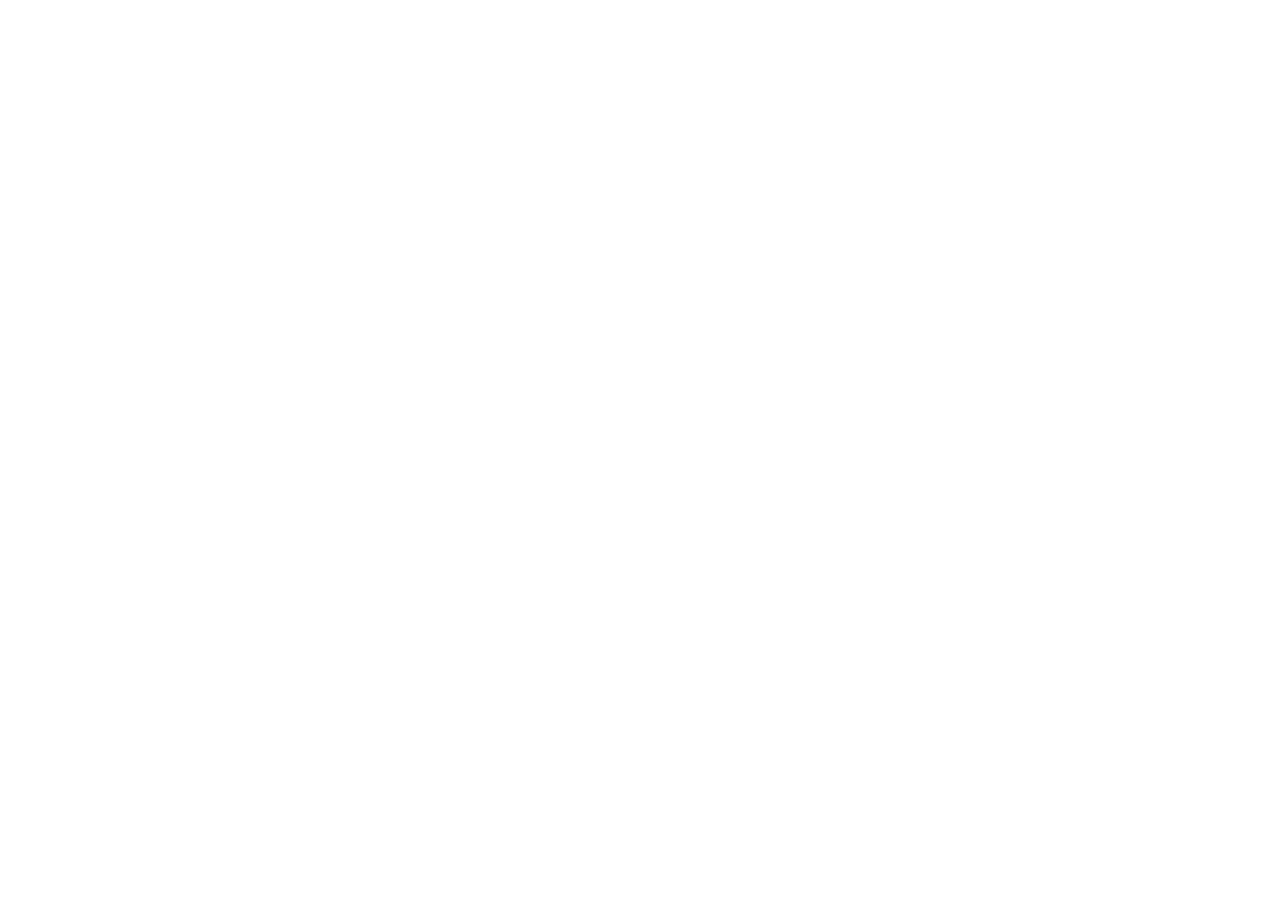
==== index.html @ be94a716 "Co-authored-by: Aditya Dikonda <Adityadikonda@users.noreply.github.com>" ====
<!DOCTYPE html>
<html lang="en">
<head>
    <meta charset="UTF-8">
    <meta name="viewport" content="width=device-width, initial-scale=1.0">
    <title>Document</title>
</head>
<body>
    
</body>
</html>
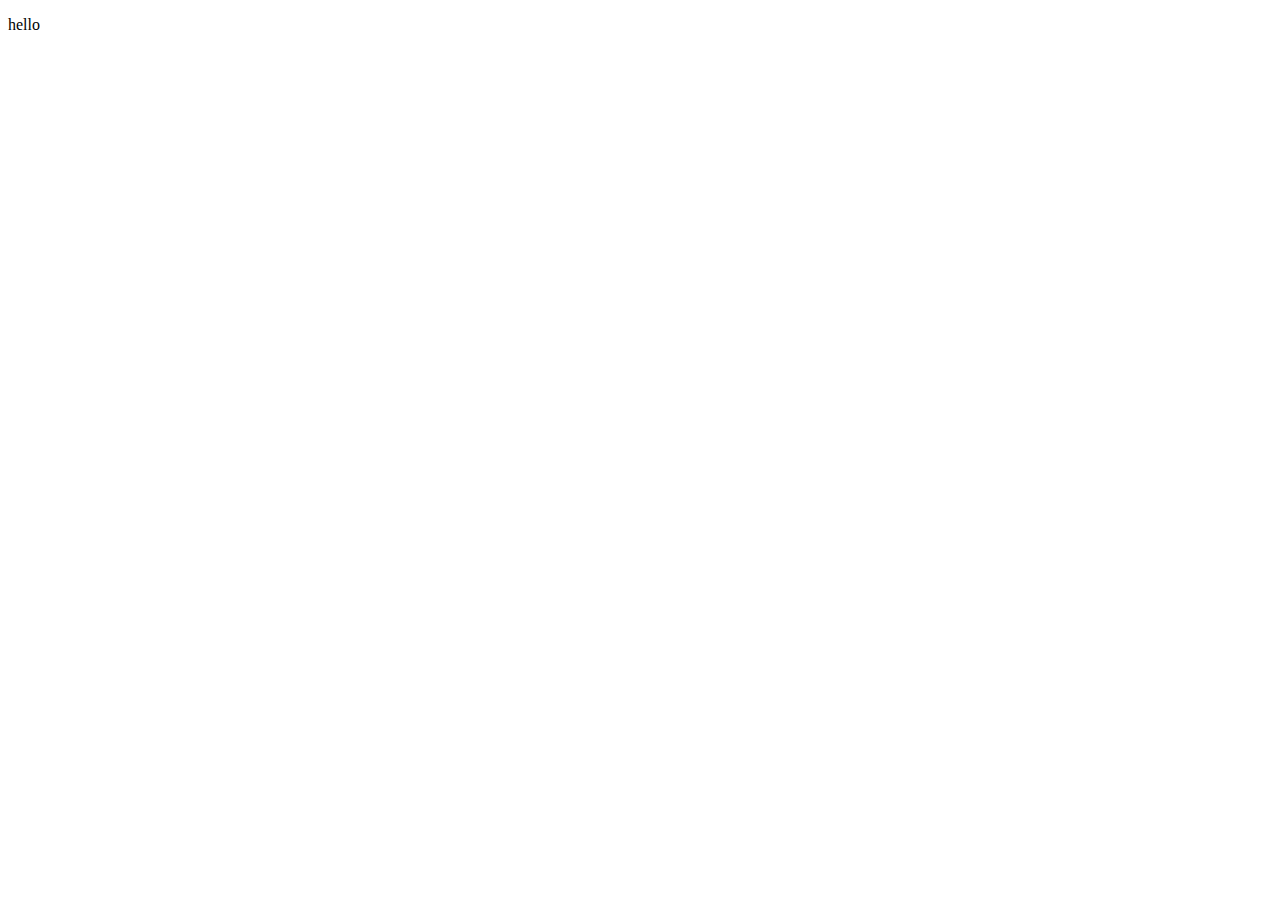
==== commit b4fb90ed: "Co-authored-by: Aditya Dikonda <Adityadikonda@users.noreply.github.com> Co-authored-by: vibhavrai <v" ====
--- a/index.html
+++ b/index.html
@@ -6,6 +6,6 @@
     <title>Document</title>
 </head>
 <body>
-    
+    <p> hello</p></body>
 </body>
 </html>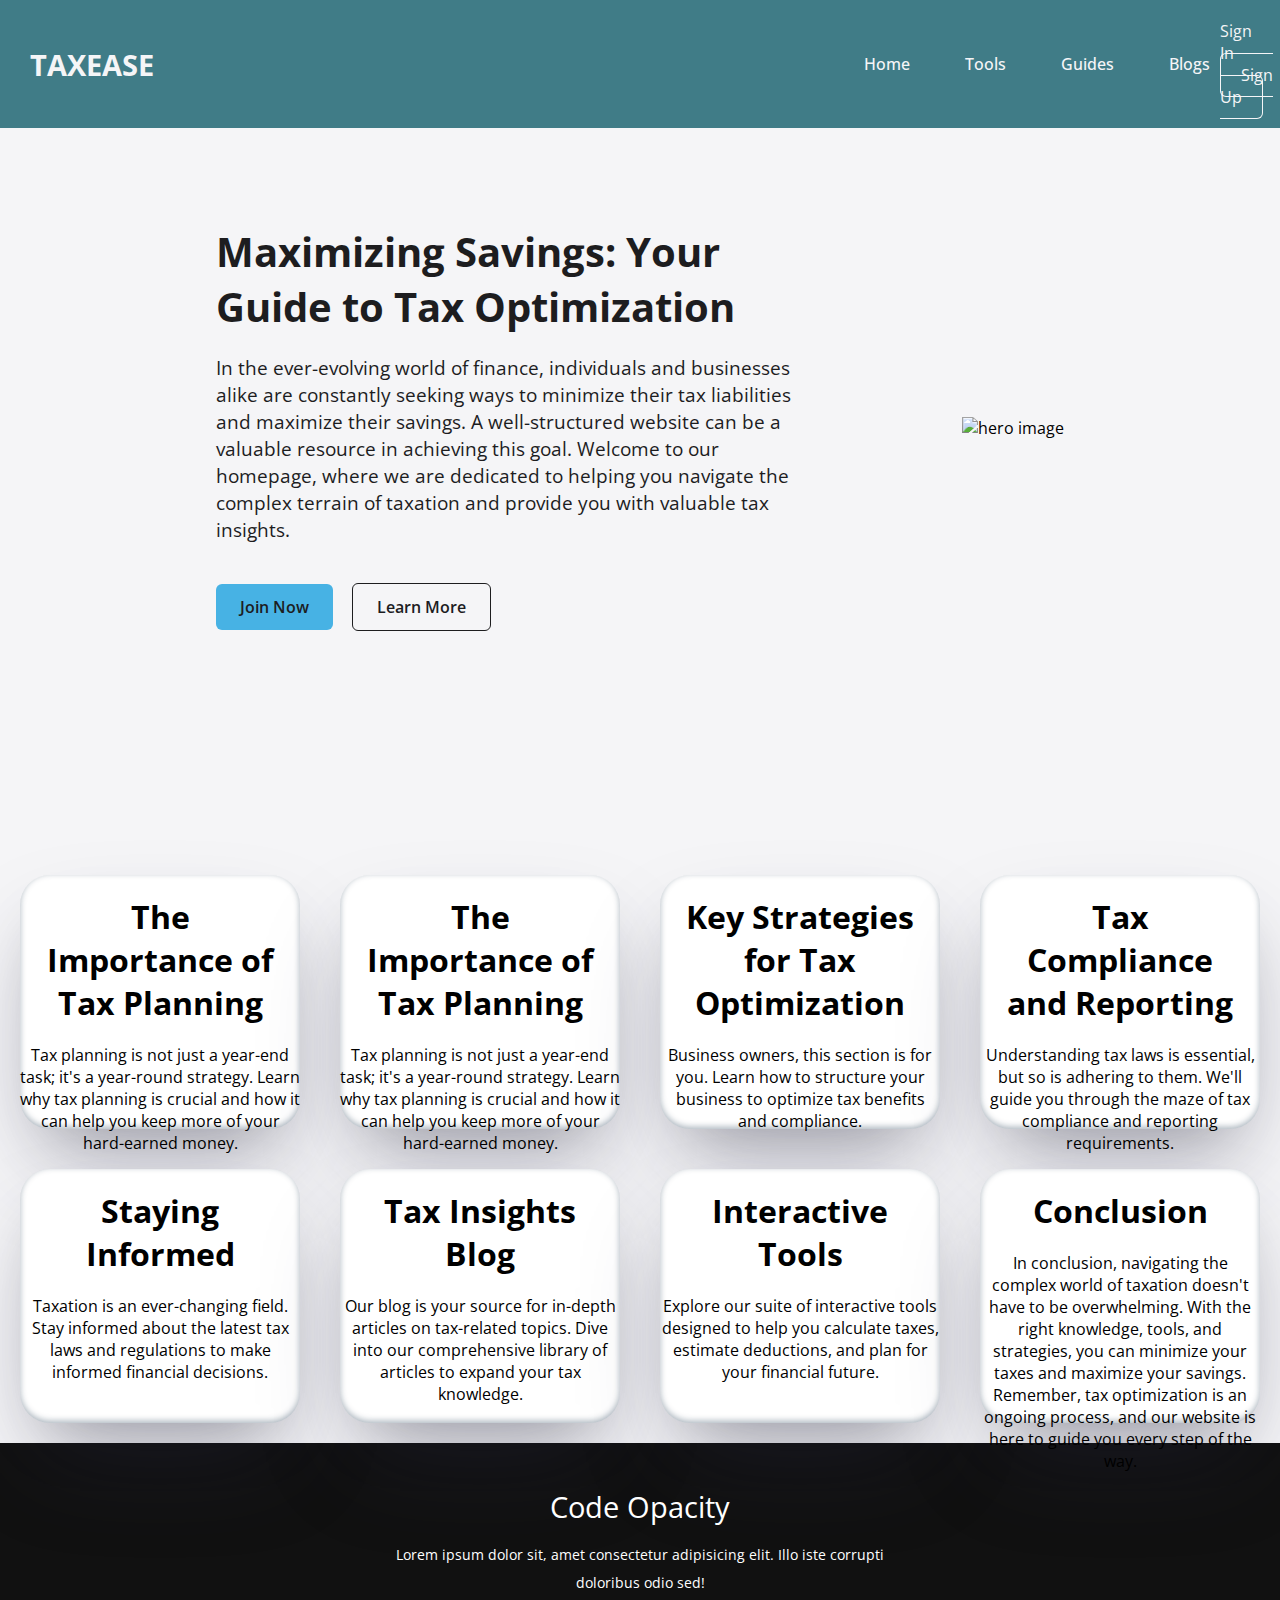
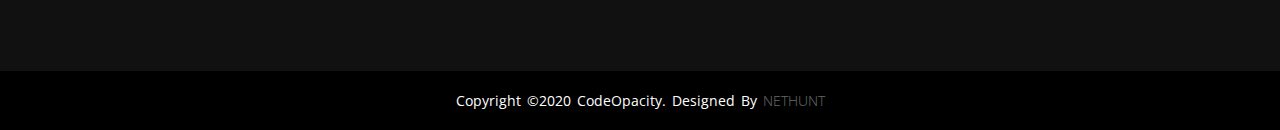
==== commit b249044c: "Co-authored-by: vibhavrai <vibhavrai@users.noreply.github.com> Co-authored-by: Aditya Dikonda <Adity" ====
--- a/index.html
+++ b/index.html
@@ -1,11 +1,135 @@
 <!DOCTYPE html>
+<!-- Coding By CodingNepal - www.codingnepalweb.com -->
 <html lang="en">
-<head>
-    <meta charset="UTF-8">
-    <meta name="viewport" content="width=device-width, initial-scale=1.0">
-    <title>Document</title>
-</head>
-<body>
-    <p> hello</p></body>
-</body>
+  <head>
+    <meta charset="UTF-8" />
+    <meta name="viewport" content="width=device-width, initial-scale=1.0" />
+    <title>Tax minimization</title>
+    <link rel="stylesheet" href="style.css" />
+    <link rel="preconnect" href="https://fonts.googleapis.com">
+<link rel="preconnect" href="https://fonts.gstatic.com" crossorigin>
+<link href="https://fonts.googleapis.com/css2?family=Roboto+Condensed&family=Roboto:wght@300&display=swap" rel="stylesheet">
+<link rel="stylesheet" href="https://fonts.googleapis.com/css2?family=Material+Symbols+Outlined:opsz,wght,FILL,GRAD@48,400,0,0" />
+  </head>
+  <body>
+    <header class="header">
+      <nav class="navbar">
+        <h2 class="logo"><a href="#">TAXEASE</a></h2>
+        <input type="checkbox" id="menu-toggle" />
+        <label for="menu-toggle" id="hamburger-btn">
+          <svg xmlns="http://www.w3.org/2000/svg" height="24" viewBox="0 0 24 24" width="24">
+            <path d="M3 12h18M3 6h18M3 18h18" stroke="currentColor" stroke-width="2" stroke-linecap="round"/>
+          </svg>
+        </label>
+        <ul class="links">
+          <li><a href="#">Home</a></li>
+          <li><a href="#">Tools</a>
+            <ul id="submenu">
+                <li><a href="#">Simple</a></li>
+                <li><a href="#">Compound</a></li>
+                <li><a href="#">New/Old</a></li>
+                <li><a href="#">ITR</a></li>
+     
+            </ul>
+            </li>
+          <li><a href="#">Guides</a>
+            <ul id="submenu">
+                <li><a href="#">TDS</a></li>
+                <li><a href="#">80C</a></li>
+                <li><a href="#">80CCD</a></li>
+                <li><a href="#">80CCC</a></li>
+                <li><a href="#">80D</a></li>
+                <li><a href="#">Notices</a></li>
+            </ul>
+            </li>
+          
+          <li><a href="blog.html">Blogs</a></li>
+          
+        </ul>
+        <div class="buttons">
+          <a href="login/login.html" class="signin">Sign In</a>
+          <a href="#" class="signup">Sign Up</a>
+        </div>
+      </nav>
+    </header>
+    <section class="hero-section">
+      <div class="hero">
+        <h2>Maximizing Savings: Your Guide to Tax Optimization</h2>
+        <p>
+            In the ever-evolving world of finance, individuals and businesses alike are constantly seeking ways to minimize their tax liabilities and maximize their savings. A well-structured website can be a valuable resource in achieving this goal. Welcome to our homepage, where we are dedicated to helping you navigate the complex terrain of taxation and provide you with valuable tax insights.
+        </p>
+        <div class="buttons">
+          <a href="#" class="join">Join Now</a>
+          <a href="#" class="learn">Learn More</a>
+        </div>
+      </div>
+      <div class="img">
+        <img src="https://thumbs.dreamstime.com/b/finance-word-cloud-collage-business-concept-background-business-concept-venture-capital-finance-word-cloud-collage-business-134908845.jpg" alt="hero image" />
+      </div>
+    </section>
+    
+
+    <div class="container1" >
+        <div class="cards">
+            <h1>The Importance of Tax Planning</h1>
+            <p>Tax planning is not just a year-end task; it's a year-round strategy. Learn why tax planning is crucial and how it can help you keep more of your hard-earned money.</p>
+        </div>
+    
+
+    <div class="cards">
+        <h1>The Importance of Tax Planning</h1>
+        <p>Tax planning is not just a year-end task; it's a year-round strategy. Learn why tax planning is crucial and how it can help you keep more of your hard-earned money.</p>
+    </div>
+
+    
+    <div class="cards">
+        <h1>Key Strategies for Tax Optimization</h1>
+        <p>Business owners, this section is for you. Learn how to structure your business to optimize tax benefits and compliance.</p>
+    </div>
+
+    <div class="cards">
+        <h1>Tax Compliance and Reporting</h1>
+        <p>Understanding tax laws is essential, but so is adhering to them. We'll guide you through the maze of tax compliance and reporting requirements.</p>
+    </div>
+</div>
+
+<div class="container2">
+    <div class="cards">
+        <h1>Staying Informed</h1>
+        <p>Taxation is an ever-changing field. Stay informed about the latest tax laws and regulations to make informed financial decisions.</p>
+    </div>
+
+    <div class="cards">
+        <h1>Tax Insights Blog</h1>
+        <p>Our blog is your source for in-depth articles on tax-related topics. Dive into our comprehensive library of articles to expand your tax knowledge.</p>
+    </div>
+
+    <div class="cards">
+        <h1>Interactive Tools</h1>
+        <p>Explore our suite of interactive tools designed to help you calculate taxes, estimate deductions, and plan for your financial future.</p>
+    </div>
+
+    <div class="cards">
+        <h1>Conclusion</h1>
+        <p>In conclusion, navigating the complex world of taxation doesn't have to be overwhelming. With the right knowledge, tools, and strategies, you can minimize your taxes and maximize your savings. Remember, tax optimization is an ongoing process, and our website is here to guide you every step of the way.</p>
+    </div>
+</div>
+<footer>
+    <div class="footer-content">
+        <h3>code opacity</h3>
+        <p>Lorem ipsum dolor sit, amet consectetur adipisicing elit. Illo iste corrupti doloribus odio sed!</p>
+        <ul class="socials">
+            <li><a href="#"><i class="fa fa-facebook"></i></a></li>
+            <li><a href="#"><i class="fa fa-twitter"></i></a></li>
+            <li><a href="#"><i class="fa fa-google-plus"></i></a></li>
+            <li><a href="#"><i class="fa fa-youtube"></i></a></li>
+            <li><a href="#"><i class="fa fa-linkedin-square"></i></a></li>
+        </ul>
+    </div>
+    <div class="footer-bottom">
+        <p>copyright &copy;2020 codeOpacity. designed by <span>nethunt</span></p>
+    </div>
+</footer>
+    
+  </body>
 </html>--- a/style.css
+++ b/style.css
@@ -0,0 +1,342 @@
+/* Importing Google font - Open Sans */
+@import url("https://fonts.googleapis.com/css2?family=Open+Sans:wght@300;400;500;600;700&display=swap");
+
+* {
+  margin: 0;
+  padding: 0;
+  box-sizing: border-box;
+  font-family: "Open Sans", sans-serif;
+}
+
+body {
+  height: 100vh;
+  width: 100%   ;
+  background-color: #f5f5f7;
+  /* background: linear-gradient(to bottom, #175d69 23%, #330c43 95%); */
+}
+
+.header {
+  position: fixed;
+  top: 0;
+  left: 0;
+  width: 100%;
+}
+
+.navbar {
+  display: flex;
+  align-items: center;
+  justify-content: space-between;
+  max-width: 100%;
+  margin: 0 auto;
+  padding: 20px 10px;
+  background-color: #407C87;
+}
+
+.navbar .logo a {
+  font-size: 1.8rem;
+  text-decoration: none;
+  margin-left: 20px;
+  color: #f5f5f7;
+}
+
+#submenu{
+    list-style-type:none;
+    opacity: 0;
+    position: absolute;
+    top: 35px;
+    visibility: hidden;
+    z-index: 1;    
+}
+
+li:hover ul#submenu{
+    opacity: 1;
+    top: 80px;
+    visibility: visible;
+    background-color: aqua;
+    border-radius: 10px;
+}
+
+.navbar .links {
+  display: flex;
+  justify-content: flex-end;
+  margin-left:700px;
+  align-items: center;
+  list-style: none;
+  gap: 35px;
+}
+
+.navbar .links a {
+  font-weight: 500;
+  text-decoration: none;
+  color: #f5f5f7;
+  display: flex;
+  align-items: center;
+  justify-content: flex-end;
+  padding: 10px 10px;
+  transition: 0.2s ease;
+}
+
+.container1{
+    display: flex;
+    align-items: center;
+    justify-content: space-evenly;
+   
+}
+
+.container2{
+    display: flex;
+    align-items: center;
+    justify-content: space-evenly;
+}
+
+
+.navbar .links a:hover {
+  color: #47b2e4;
+  background-color: purple;
+  border-radius: 20px;
+  height: 40px;
+}
+
+.navbar .buttons a {
+  text-decoration: none;
+  color: #f5f5f7;
+  font-size: 1rem;
+  padding: 15px 0;
+  transition: 0.2s ease;
+}
+
+.navbar .buttons a:not(:last-child) {
+  margin-right: 30px;
+}
+
+.navbar .buttons .signin:hover {
+  color: #47b2e4;
+}
+
+.navbar .buttons .signup {
+  border: 1px solid #f5f5f7;
+  padding: 10px 20px;
+  border-radius: 0.375rem;
+  text-align: center;
+  transition: 0.2s ease;
+}
+
+.navbar .buttons .signup:hover {
+  background-color: #47b2e4;
+  color: #1D1D1F;
+}
+
+.hero-section {
+  display: flex;
+  justify-content: space-evenly;
+  align-items: center;
+  height: 95vh;
+  padding: 0 15px;
+  max-width: 1200px;
+  margin: 0 auto;
+}
+
+.hero-section .hero {
+  max-width: 50%;
+  color: #1D1D1F;
+}
+
+.hero h2 {
+  font-size: 2.5rem;
+  margin-bottom: 20px;
+}
+
+.hero p {
+  font-size: 1.2rem;
+  margin-bottom: 20px;
+  color: #1D1D1F;
+}
+
+.hero-section .img img {
+  width: 517px;
+}
+
+.hero-section .buttons {
+  margin-top: 40px;
+}
+
+.hero-section .buttons a {
+  text-decoration: none;
+  color: #1D1D1F;
+  padding: 12px 24px;
+  border-radius: 0.375rem;
+  font-weight: 600;
+  transition: 0.2s ease;
+  display: inline-block;
+}
+
+.hero-section .buttons a:not(:last-child) {
+  margin-right: 15px;
+}
+
+.buttons .join {
+  background-color: #47b2e4;
+}
+
+.hero-section .buttons .learn {
+  border: 1px solid #1D1D1F;
+  border-radius: 0.375rem;
+}
+
+.hero-section .buttons a:hover {
+  background-color: #47b2e4;
+}
+
+/* Hamburger menu styles */
+#menu-toggle {
+  display: none;
+}
+
+#hamburger-btn {
+  font-size: 1.8rem;
+  color: #1D1D1F;
+  cursor: pointer;
+  display: none;
+  order: 1;
+}
+
+.cards{
+    width: 25%;
+    height: 254px;
+    border-radius: 30px;
+    background: white;
+    box-shadow: rgba(50, 50, 93, 0.25) 0px 50px 100px -20px, rgba(0, 0, 0, 0.3) 0px 30px 60px -30px, rgba(10, 37, 64, 0.35) 0px -2px 6px 0px inset;    
+    /* display: flex; */
+    /* flex-wrap: wrap; */
+    margin: 20px;   
+    text-align: center;
+    /* margin: 20px; */
+
+}
+
+.cards h1{
+    margin: 20px;
+}
+
+
+
+
+
+@media screen and (max-width: 1023px) {
+  .navbar .logo a {
+    font-size: 1.5rem;
+  }
+
+  .links {
+    position: fixed;
+    left: -100%;
+    top: 75px;
+    width: 100%;
+    height: 100vh;
+    padding-top: 50px;
+    background: #175d69;
+    flex-direction: column;
+    transition: 0.3s ease;
+  }
+
+  .navbar #menu-toggle:checked ~ .links {
+    left: 0;
+  }
+
+  .navbar #hamburger-btn {
+    display: block;
+  }
+
+  .header .buttons {
+    display: none;
+  }
+
+  .hero-section .hero {
+    max-width: 100%;
+    text-align: center;
+  }
+
+  .hero-section img {
+    display: none;
+    width: 300px;
+  }
+}   
+
+
+.cards:hover{
+  transform: scale(1.1);
+}
+
+footer{
+    bottom: 0;
+    left: 0;
+    right: 0;
+    background: #111;
+    height: auto;
+    width: 100vw;
+    font-family: "Open Sans";
+    padding-top: 40px;
+    color: #fff;
+}
+.footer-content{
+    display: flex;
+    align-items: center;
+    justify-content: center;
+    flex-direction: column;
+    text-align: center;
+}
+.footer-content h3{
+    font-size: 1.8rem;
+    font-weight: 400;
+    text-transform: capitalize;
+    line-height: 3rem;
+}
+.footer-content p{
+    max-width: 500px;
+    margin: 10px auto;
+    line-height: 28px;
+    font-size: 14px;
+}
+.socials{
+    list-style: none;
+    display: flex;
+    align-items: center;
+    justify-content: center;
+    margin: 1rem 0 3rem 0;
+}
+.socials li{
+    margin: 0 10px;
+}
+.socials a{
+    text-decoration: none;
+    color: #fff;
+}
+.socials a i{
+    font-size: 1.1rem;
+    transition: color .4s ease;
+
+}
+.socials a:hover i{
+    color: aqua;
+}
+
+.footer-bottom{
+    background: #000;
+    width: 100vw;
+    padding: 20px 0;
+    text-align: center;
+}
+.footer-bottom p{
+    font-size: 14px;
+    word-spacing: 2px;
+    text-transform: capitalize;
+}
+.footer-bottom span{
+    text-transform: uppercase;
+    opacity: .4;
+    font-weight: 200;
+}
+
+::-webkit-scrollbar{
+    display: none;
+}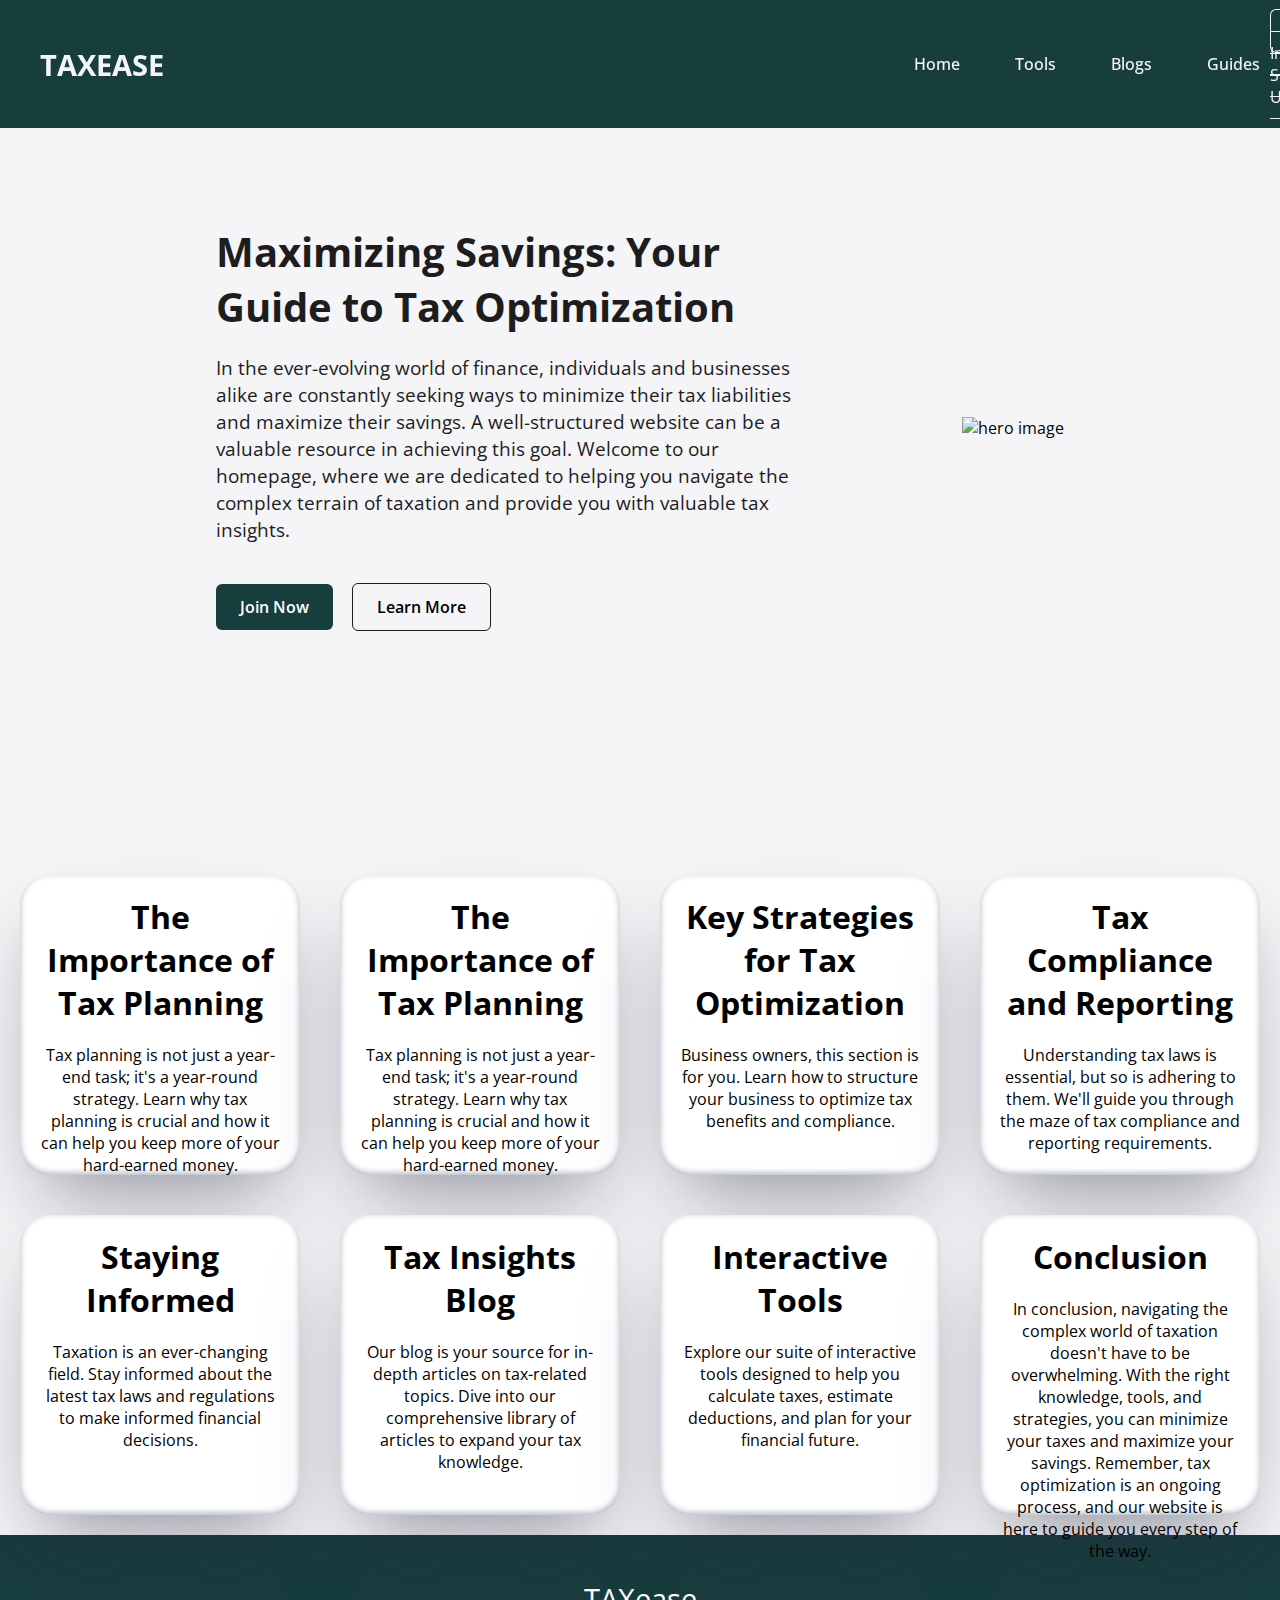
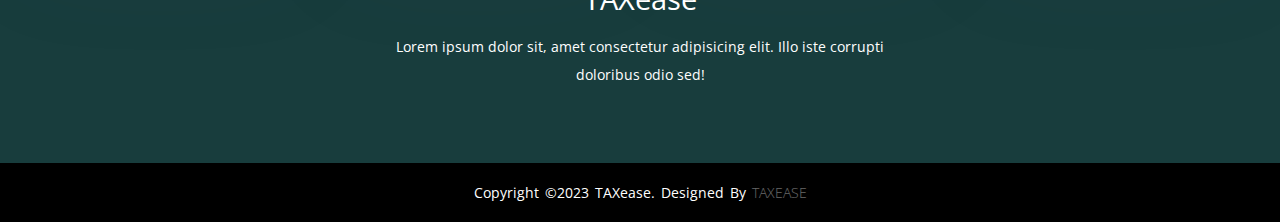
==== commit 012c7f89: "Co-authored-by: Aditya Dikonda <Adityadikonda@users.noreply.github.com>" ====
--- a/index.html
+++ b/index.html
@@ -27,28 +27,32 @@
             <ul id="submenu">
                 <li><a href="#">Simple</a></li>
                 <li><a href="#">Compound</a></li>
-                <li><a href="#">New/Old</a></li>
+                <li><a href="#">New Tax Calculator</a></li>
+                <li><a href="OldTax/oldTax.html">Old Tax Calculator</a></li>
                 <li><a href="#">ITR</a></li>
      
             </ul>
             </li>
+
+            <li><a href="blog/blog.html">Blogs</a></li>
+
+            
           <li><a href="#">Guides</a>
             <ul id="submenu">
-                <li><a href="#">TDS</a></li>
-                <li><a href="#">80C</a></li>
-                <li><a href="#">80CCD</a></li>
-                <li><a href="#">80CCC</a></li>
-                <li><a href="#">80D</a></li>
-                <li><a href="#">Notices</a></li>
+                <li class="drop"><a href="#">TDS</a></li>
+                <li class="drop"><a href="#">80C</a></li>
+                <li class="drop"><a href="#">80CCD</a></li>
+                <li class="drop"><a href="#">80CCC</a></li>
+                <li class="drop"><a href="#">80D</a></li>
+                <li class="drop"><a href="#">Notices</a></li>
             </ul>
             </li>
           
-          <li><a href="blog.html">Blogs</a></li>
+          
           
         </ul>
         <div class="buttons">
-          <a href="login/login.html" class="signin">Sign In</a>
-          <a href="#" class="signup">Sign Up</a>
+          <a href="login/login.html" class="signup">Sign In / Sign Up</a>
         </div>
       </nav>
     </header>
@@ -116,7 +120,7 @@
 </div>
 <footer>
     <div class="footer-content">
-        <h3>code opacity</h3>
+        <h3>TAXease</h3>
         <p>Lorem ipsum dolor sit, amet consectetur adipisicing elit. Illo iste corrupti doloribus odio sed!</p>
         <ul class="socials">
             <li><a href="#"><i class="fa fa-facebook"></i></a></li>
@@ -127,7 +131,7 @@
         </ul>
     </div>
     <div class="footer-bottom">
-        <p>copyright &copy;2020 codeOpacity. designed by <span>nethunt</span></p>
+        <p>copyright &copy;2023 TAXease. designed by <span>TAXease</span></p>
     </div>
 </footer>
     
--- a/style.css
+++ b/style.css
@@ -1,18 +1,16 @@
-/* Importing Google font - Open Sans */
 @import url("https://fonts.googleapis.com/css2?family=Open+Sans:wght@300;400;500;600;700&display=swap");
 
 * {
   margin: 0;
   padding: 0;
   box-sizing: border-box;
-  font-family: "Open Sans", sans-serif;
+  font-family: "Open Sans", sans-serif; 
 }
 
 body {
   height: 100vh;
-  width: 100%   ;
+  width: 100%;
   background-color: #f5f5f7;
-  /* background: linear-gradient(to bottom, #175d69 23%, #330c43 95%); */
 }
 
 .header {
@@ -29,30 +27,34 @@
   max-width: 100%;
   margin: 0 auto;
   padding: 20px 10px;
-  background-color: #407C87;
+  background-color: #183D3D;
+  z-index: 100;
 }
 
 .navbar .logo a {
   font-size: 1.8rem;
   text-decoration: none;
-  margin-left: 20px;
+  margin-right: 40px;
+  margin-left: 30px;
   color: #f5f5f7;
 }
 
 #submenu{
+    margin: 10px;
     list-style-type:none;
     opacity: 0;
     position: absolute;
     top: 35px;
     visibility: hidden;
-    z-index: 1;    
+    z-index: 1;  
+    text-align: left;  
 }
 
 li:hover ul#submenu{
     opacity: 1;
     top: 80px;
     visibility: visible;
-    background-color: aqua;
+    background-color: #183D3D;
     border-radius: 10px;
 }
 
@@ -76,6 +78,10 @@
   transition: 0.2s ease;
 }
 
+.drop{
+  margin:0px 15px;
+  text-align: left;
+}
 .container1{
     display: flex;
     align-items: center;
@@ -91,10 +97,12 @@
 
 
 .navbar .links a:hover {
-  color: #47b2e4;
-  background-color: purple;
-  border-radius: 20px;
-  height: 40px;
+  color: #f5f5f7;
+  /* background-color: gray; */
+  /* border-radius: 20px; */
+  /* height: 40px; */
+  transform: scale(1.1);  
+  border-bottom: 2px solid white;
 }
 
 .navbar .buttons a {
@@ -110,7 +118,8 @@
 }
 
 .navbar .buttons .signin:hover {
-  color: #47b2e4;
+  text-decoration: underline;
+  font-size: 1.03rem;
 }
 
 .navbar .buttons .signup {
@@ -122,7 +131,7 @@
 }
 
 .navbar .buttons .signup:hover {
-  background-color: #47b2e4;
+  background-color: #f5f5f7;
   color: #1D1D1F;
 }
 
@@ -162,7 +171,7 @@
 
 .hero-section .buttons a {
   text-decoration: none;
-  color: #1D1D1F;
+  color: white;
   padding: 12px 24px;
   border-radius: 0.375rem;
   font-weight: 600;
@@ -170,12 +179,23 @@
   display: inline-block;
 }
 
+.hero-section .buttons .learn {
+  text-decoration: none;
+  color: black;
+  padding: 12px 24px;
+  border-radius: 0.375rem;
+  font-weight: 600;
+  transition: 0.2s ease;
+  display: inline-block;
+}
+
+
 .hero-section .buttons a:not(:last-child) {
   margin-right: 15px;
 }
 
 .buttons .join {
-  background-color: #47b2e4;
+  background-color: #183D3D;
 }
 
 .hero-section .buttons .learn {
@@ -184,7 +204,8 @@
 }
 
 .hero-section .buttons a:hover {
-  background-color: #47b2e4;
+  background-color: #183D3D;
+  color: white;
 }
 
 /* Hamburger menu styles */
@@ -202,7 +223,7 @@
 
 .cards{
     width: 25%;
-    height: 254px;
+    height: 300px;
     border-radius: 30px;
     background: white;
     box-shadow: rgba(50, 50, 93, 0.25) 0px 50px 100px -20px, rgba(0, 0, 0, 0.3) 0px 30px 60px -30px, rgba(10, 37, 64, 0.35) 0px -2px 6px 0px inset;    
@@ -220,6 +241,10 @@
 
 
 
+
+.cards p{
+    margin: 20px;
+}
 
 
 @media screen and (max-width: 1023px) {
@@ -265,13 +290,14 @@
 
 .cards:hover{
   transform: scale(1.1);
+  transition: linear 0.7s;
 }
 
 footer{
     bottom: 0;
     left: 0;
     right: 0;
-    background: #111;
+    background: #183D3D;
     height: auto;
     width: 100vw;
     font-family: "Open Sans";
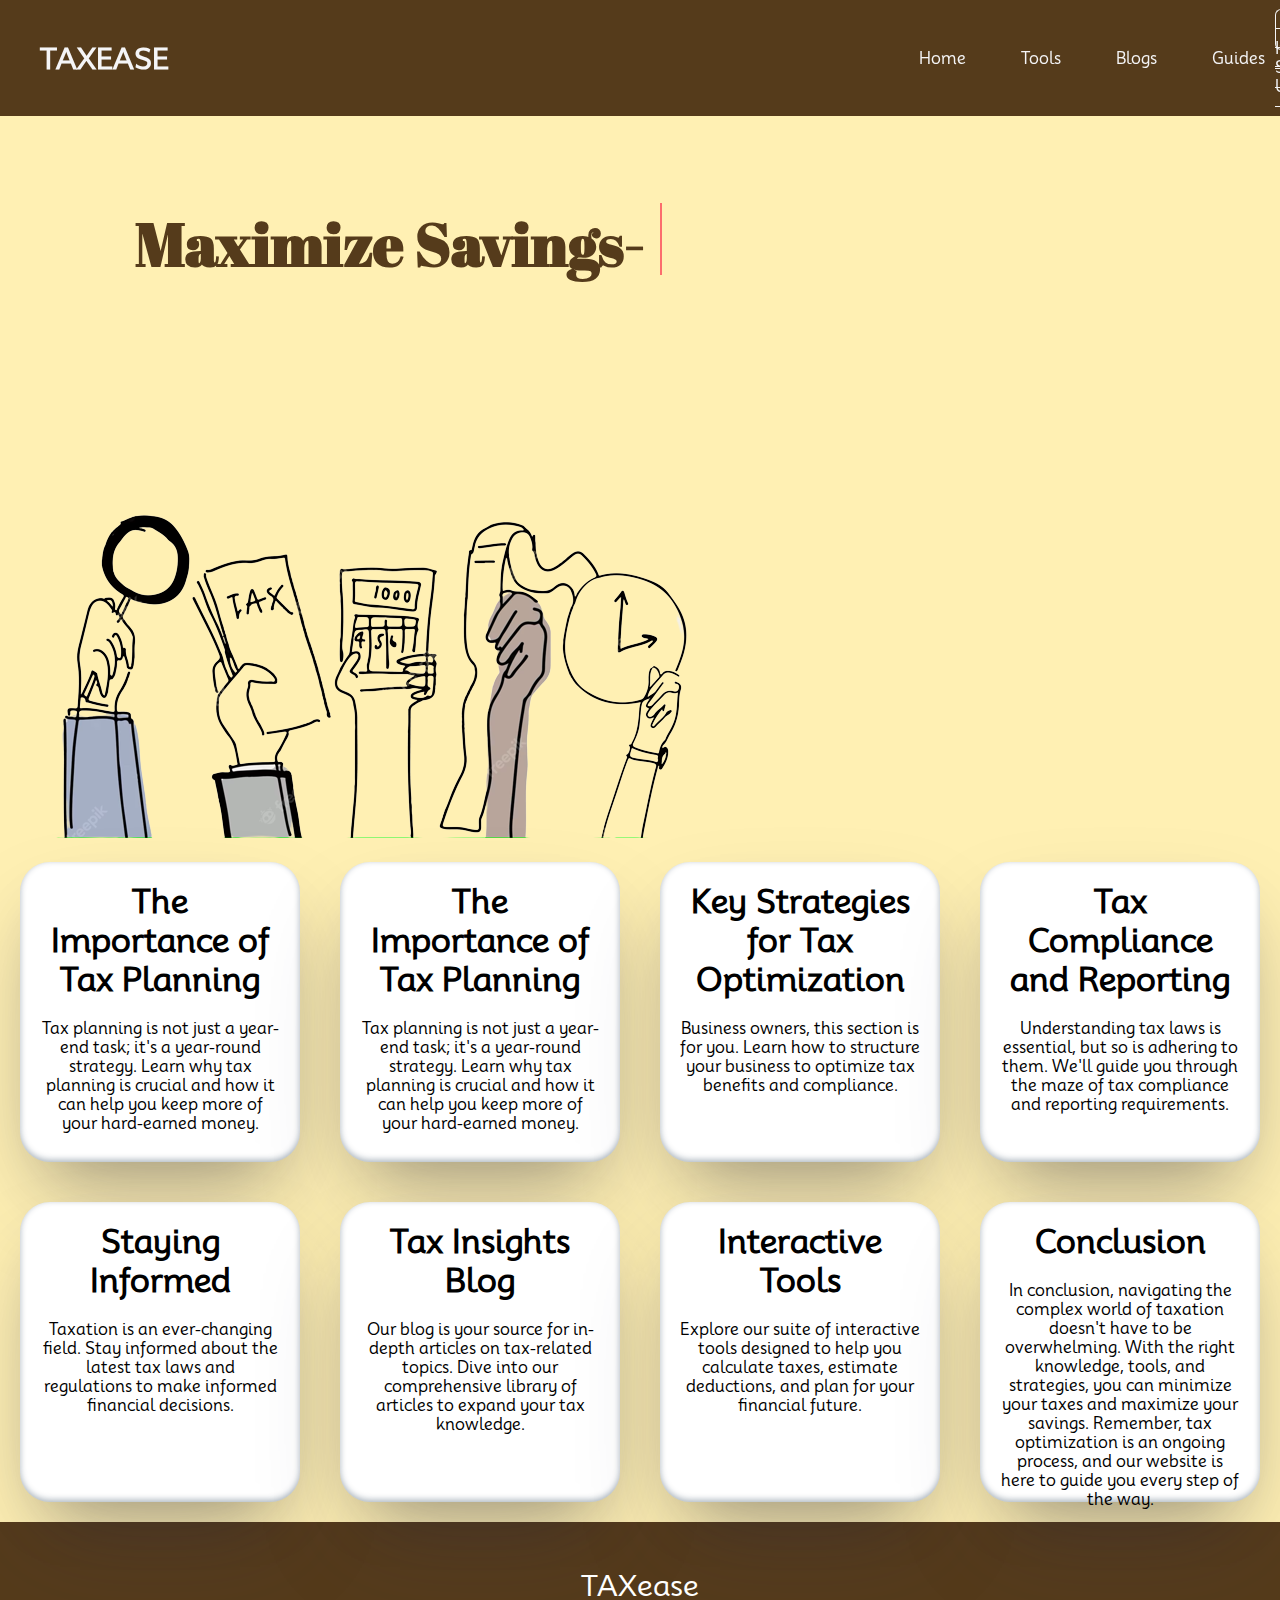
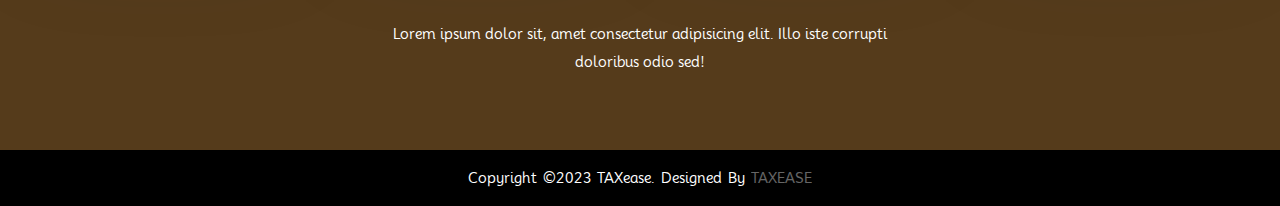
==== commit e5c9e79c: "“lolololll”" ====
--- a/index.html
+++ b/index.html
@@ -10,24 +10,20 @@
 <link rel="preconnect" href="https://fonts.gstatic.com" crossorigin>
 <link href="https://fonts.googleapis.com/css2?family=Roboto+Condensed&family=Roboto:wght@300&display=swap" rel="stylesheet">
 <link rel="stylesheet" href="https://fonts.googleapis.com/css2?family=Material+Symbols+Outlined:opsz,wght,FILL,GRAD@48,400,0,0" />
+<link href="https://fonts.googleapis.com/css?family=Abril+Fatface|Roboto:300,700" rel="stylesheet">
+
   </head>
   <body>
     <header class="header">
       <nav class="navbar">
         <h2 class="logo"><a href="#">TAXEASE</a></h2>
-        <input type="checkbox" id="menu-toggle" />
-        <label for="menu-toggle" id="hamburger-btn">
-          <svg xmlns="http://www.w3.org/2000/svg" height="24" viewBox="0 0 24 24" width="24">
-            <path d="M3 12h18M3 6h18M3 18h18" stroke="currentColor" stroke-width="2" stroke-linecap="round"/>
-          </svg>
-        </label>
+
+        
         <ul class="links">
           <li><a href="#">Home</a></li>
           <li><a href="#">Tools</a>
             <ul id="submenu">
-                <li><a href="#">Simple</a></li>
-                <li><a href="#">Compound</a></li>
-                <li><a href="#">New Tax Calculator</a></li>
+                <li><a href="newtax/newtax.html">New Tax Calculator</a></li>
                 <li><a href="OldTax/oldTax.html">Old Tax Calculator</a></li>
                 <li><a href="#">ITR</a></li>
      
@@ -57,21 +53,31 @@
       </nav>
     </header>
     <section class="hero-section">
-      <div class="hero">
-        <h2>Maximizing Savings: Your Guide to Tax Optimization</h2>
-        <p>
+      
+      <div class="wrapper">
+        <div class="static">Maximize Savings-</div>
+        <ul class="dynamic">
+          <li><span>Minimize Taxes</span></li>
+          <li><span>Taxes made easy</span></li>
+          <li><span>with TAXease</span></li>
+
+        </ul>
+        <!-- <h2>Maximizing Savings: Your Guide to Tax Optimization</h2> -->
+        <!-- <p>
             In the ever-evolving world of finance, individuals and businesses alike are constantly seeking ways to minimize their tax liabilities and maximize their savings. A well-structured website can be a valuable resource in achieving this goal. Welcome to our homepage, where we are dedicated to helping you navigate the complex terrain of taxation and provide you with valuable tax insights.
-        </p>
-        <div class="buttons">
+        </p> -->
+        <!-- <div class="buttons">
           <a href="#" class="join">Join Now</a>
           <a href="#" class="learn">Learn More</a>
-        </div>
+        </div> -->
       </div>
-      <div class="img">
+      <!-- <div class="img">
         <img src="https://thumbs.dreamstime.com/b/finance-word-cloud-collage-business-concept-background-business-concept-venture-capital-finance-word-cloud-collage-business-134908845.jpg" alt="hero image" />
-      </div>
+      </div> -->
     </section>
-    
+    <div class="heroimg">
+      <img src="images/Screenshot_2023-09-16_043115-removebg-preview.png" >
+    </div>
 
     <div class="container1" >
         <div class="cards">
--- a/style.css
+++ b/style.css
@@ -1,16 +1,22 @@
-@import url("https://fonts.googleapis.com/css2?family=Open+Sans:wght@300;400;500;600;700&display=swap");
+
+  @import url('https://fonts.googleapis.com/css2?family=Montserrat:ital,wght@0,100;0,200;0,300;0,400;0,500;0,600;0,700;0,800;0,900;1,100;1,200;1,300;1,400;1,500;1,600;1,700;1,800;1,900&family=Mooli&display=swap');
 
 * {
   margin: 0;
   padding: 0;
   box-sizing: border-box;
-  font-family: "Open Sans", sans-serif; 
+  font-family: 'Montserrat', sans-serif;
+font-family: 'Mooli', sans-serif;
 }
 
 body {
   height: 100vh;
   width: 100%;
-  background-color: #f5f5f7;
+  background-color: #fff0b3;
+  /* background-image: url(images/Screenshot\ 2023-09-16\ 043115.png);
+background-size: cover; */
+
+  
 }
 
 .header {
@@ -27,7 +33,7 @@
   max-width: 100%;
   margin: 0 auto;
   padding: 20px 10px;
-  background-color: #183D3D;
+  background-color: #553b1b;
   z-index: 100;
 }
 
@@ -54,7 +60,7 @@
     opacity: 1;
     top: 80px;
     visibility: visible;
-    background-color: #183D3D;
+    background-color: #553b1b;
     border-radius: 10px;
 }
 
@@ -139,12 +145,18 @@
   display: flex;
   justify-content: space-evenly;
   align-items: center;
-  height: 95vh;
+  height: 55vh;
   padding: 0 15px;
   max-width: 1200px;
   margin: 0 auto;
-}
-
+  /* background-image: url(images/Screenshot\ 2023-09-16\ 043115.png); */
+}
+
+.heroimg{
+  background-size: contain;
+  
+  height: 500 px;
+}
 .hero-section .hero {
   max-width: 50%;
   color: #1D1D1F;
@@ -259,7 +271,7 @@
     width: 100%;
     height: 100vh;
     padding-top: 50px;
-    background: #175d69;
+    background: #553b1b;
     flex-direction: column;
     transition: 0.3s ease;
   }
@@ -297,7 +309,7 @@
     bottom: 0;
     left: 0;
     right: 0;
-    background: #183D3D;
+    background: #553b1b;
     height: auto;
     width: 100vw;
     font-family: "Open Sans";
@@ -365,4 +377,61 @@
 
 ::-webkit-scrollbar{
     display: none;
+}
+
+
+.wrapper{
+  display: inline-flex;
+  z-index: -1;
+}
+
+.wrapper .static{
+  color: #553b1b;
+  font-size: 60px;
+  font-weight: 600;
+  font-family: 'Abril Fatface', serif;}
+
+.wrapper .dynamic{
+  margin-left: 15px;
+  height: 90px;
+  line-height: 90px;
+  overflow: hidden;
+}
+
+.dynamic li{
+  color: black;
+  list-style: none;
+  font-size: 60px;
+  font-weight: 500;
+  position: relative;
+  top:0;
+  animation: slide 6s steps(4) infinite;
+}
+
+@keyframes slide{
+  100%{
+    top:-360px ;
+  }
+}
+
+.dynamic li span {
+  position: relative;
+}
+
+.dynamic li span::after{
+  content: "";
+  position: absolute;
+  left: 0;
+  height: 100%;
+  width: 100%;
+  background: #fff0b3;
+  border-left: 2px solid #FC6D6D;
+  animation: typing 1.5s steps(15) infinite;
+}
+
+@keyframes typing{
+  100%{
+    left: 100%;
+    margin: 0 -35px 0 35px;
+  }
 }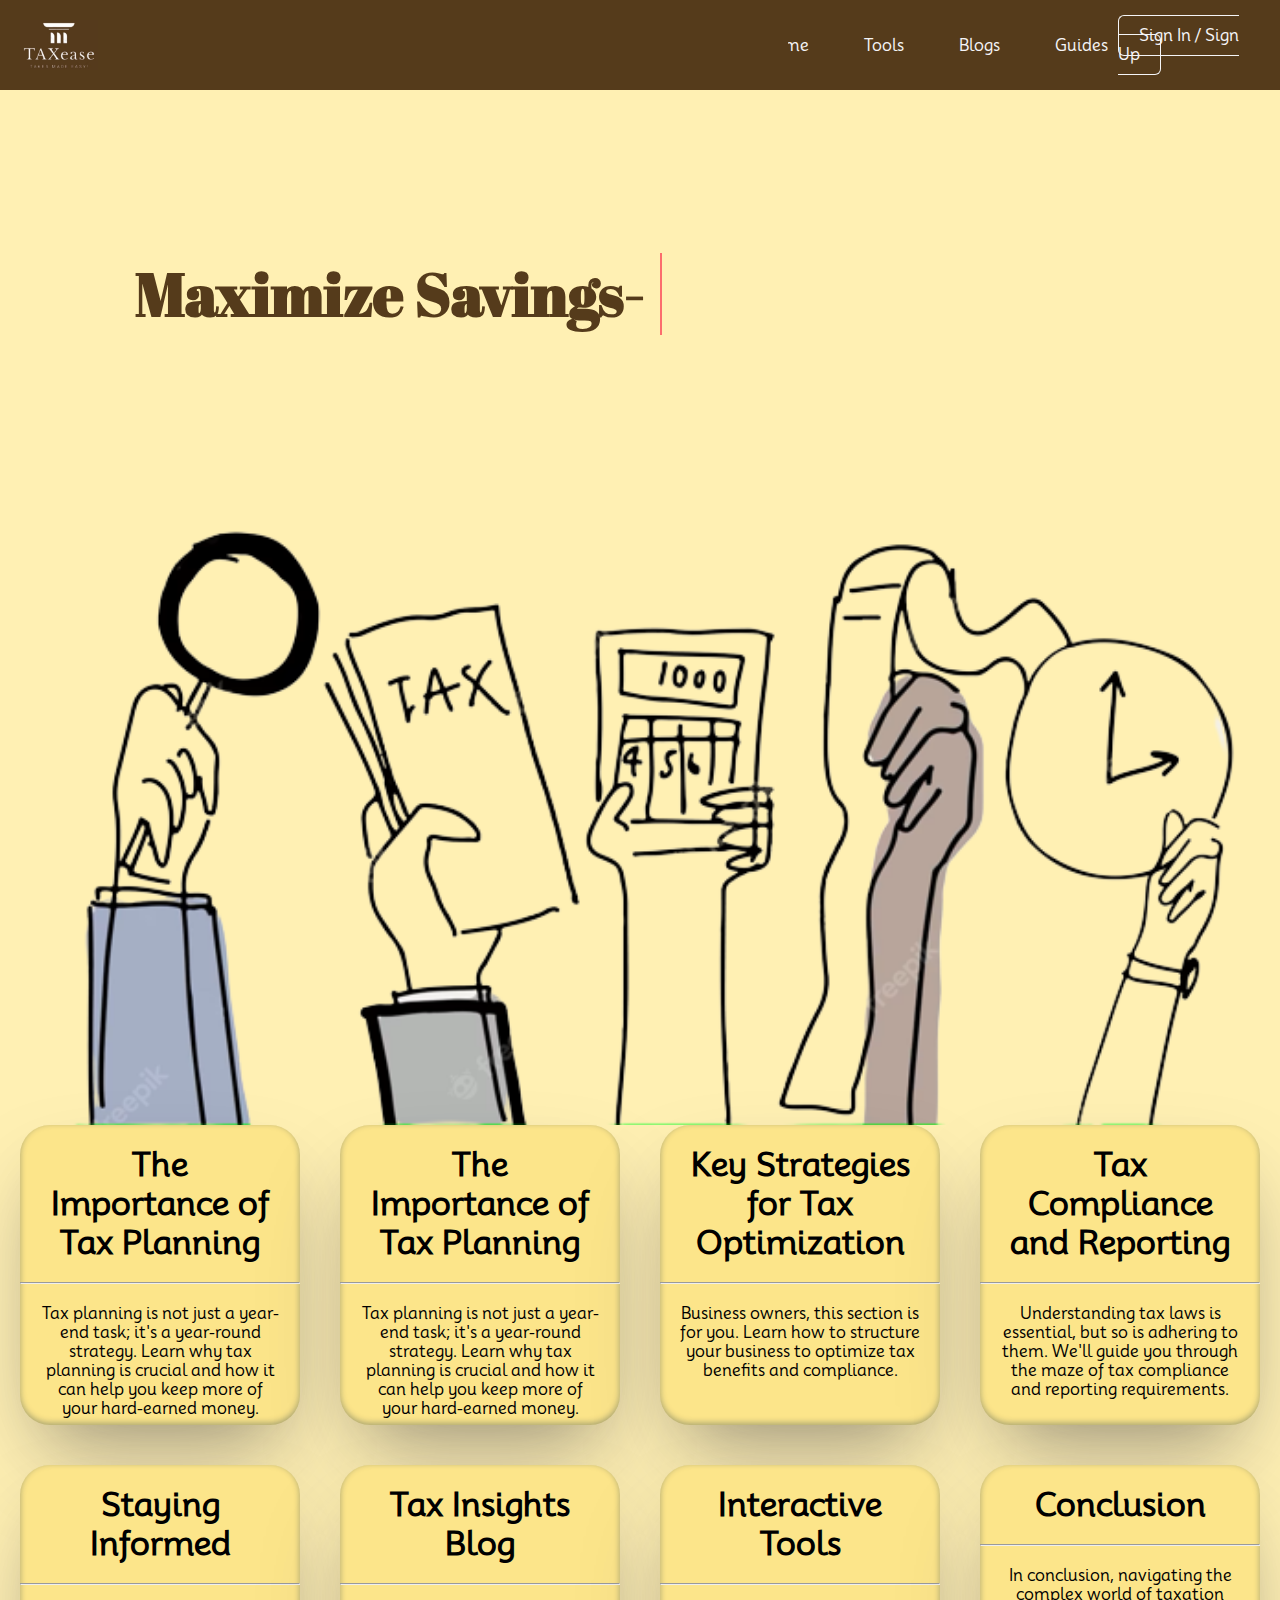
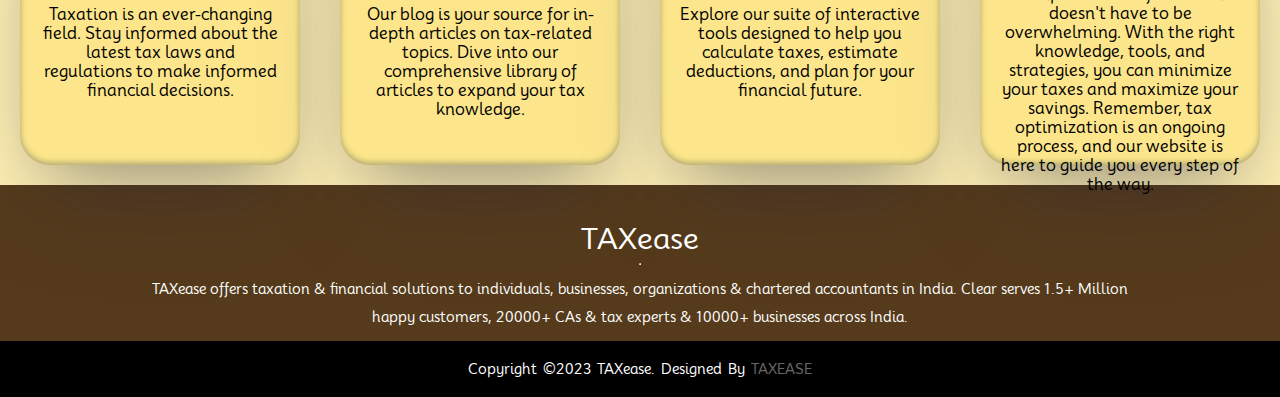
==== commit 23e19b26: "almost done" ====
--- a/index.html
+++ b/index.html
@@ -16,11 +16,12 @@
   <body>
     <header class="header">
       <nav class="navbar">
-        <h2 class="logo"><a href="#">TAXEASE</a></h2>
-
+        <h2 class="logo">
+          <img src="../images/logo.png">
+        </h2>
         
         <ul class="links">
-          <li><a href="#">Home</a></li>
+          <li><a href="index.html">Home</a></li>
           <li><a href="#">Tools</a>
             <ul id="submenu">
                 <li><a href="newtax/newtax.html">New Tax Calculator</a></li>
@@ -35,11 +36,10 @@
             
           <li><a href="#">Guides</a>
             <ul id="submenu">
-                <li class="drop"><a href="#">TDS</a></li>
-                <li class="drop"><a href="#">80C</a></li>
-                <li class="drop"><a href="#">80CCD</a></li>
-                <li class="drop"><a href="#">80CCC</a></li>
-                <li class="drop"><a href="#">80D</a></li>
+                <li class="drop"><a href="Guides/80c/TDS/tds.html">TDS</a></li>
+                <li class="drop"><a href="Guides/80c/80c.html">80C's</a></li>
+
+                <li class="drop"><a href="Guides/80d/80d.html">80D</a></li>
                 <li class="drop"><a href="#">Notices</a></li>
             </ul>
             </li>
@@ -48,7 +48,7 @@
           
         </ul>
         <div class="buttons">
-          <a href="login/login.html" class="signup">Sign In / Sign Up</a>
+          <a href="http://localhost/website/register.php" class="signup">Sign In / Sign Up</a>
         </div>
       </nav>
     </header>
@@ -62,18 +62,7 @@
           <li><span>with TAXease</span></li>
 
         </ul>
-        <!-- <h2>Maximizing Savings: Your Guide to Tax Optimization</h2> -->
-        <!-- <p>
-            In the ever-evolving world of finance, individuals and businesses alike are constantly seeking ways to minimize their tax liabilities and maximize their savings. A well-structured website can be a valuable resource in achieving this goal. Welcome to our homepage, where we are dedicated to helping you navigate the complex terrain of taxation and provide you with valuable tax insights.
-        </p> -->
-        <!-- <div class="buttons">
-          <a href="#" class="join">Join Now</a>
-          <a href="#" class="learn">Learn More</a>
-        </div> -->
-      </div>
-      <!-- <div class="img">
-        <img src="https://thumbs.dreamstime.com/b/finance-word-cloud-collage-business-concept-background-business-concept-venture-capital-finance-word-cloud-collage-business-134908845.jpg" alt="hero image" />
-      </div> -->
+       
     </section>
     <div class="heroimg">
       <img src="images/Screenshot_2023-09-16_043115-removebg-preview.png" >
@@ -81,60 +70,54 @@
 
     <div class="container1" >
         <div class="cards">
-            <h1>The Importance of Tax Planning</h1>
+            <h1>The Importance of Tax Planning</h1><hr>
             <p>Tax planning is not just a year-end task; it's a year-round strategy. Learn why tax planning is crucial and how it can help you keep more of your hard-earned money.</p>
         </div>
     
 
     <div class="cards">
-        <h1>The Importance of Tax Planning</h1>
+        <h1>The Importance of Tax Planning</h1><hr>
         <p>Tax planning is not just a year-end task; it's a year-round strategy. Learn why tax planning is crucial and how it can help you keep more of your hard-earned money.</p>
     </div>
 
     
     <div class="cards">
-        <h1>Key Strategies for Tax Optimization</h1>
+        <h1>Key Strategies for Tax Optimization</h1><hr>
         <p>Business owners, this section is for you. Learn how to structure your business to optimize tax benefits and compliance.</p>
     </div>
 
     <div class="cards">
-        <h1>Tax Compliance and Reporting</h1>
+        <h1>Tax Compliance and Reporting</h1><hr>
         <p>Understanding tax laws is essential, but so is adhering to them. We'll guide you through the maze of tax compliance and reporting requirements.</p>
     </div>
 </div>
 
 <div class="container2">
     <div class="cards">
-        <h1>Staying Informed</h1>
+        <h1>Staying Informed</h1><hr>
         <p>Taxation is an ever-changing field. Stay informed about the latest tax laws and regulations to make informed financial decisions.</p>
     </div>
 
     <div class="cards">
-        <h1>Tax Insights Blog</h1>
+        <h1>Tax Insights Blog</h1><hr>
         <p>Our blog is your source for in-depth articles on tax-related topics. Dive into our comprehensive library of articles to expand your tax knowledge.</p>
     </div>
 
     <div class="cards">
-        <h1>Interactive Tools</h1>
+        <h1>Interactive Tools</h1><hr>
         <p>Explore our suite of interactive tools designed to help you calculate taxes, estimate deductions, and plan for your financial future.</p>
     </div>
 
     <div class="cards">
-        <h1>Conclusion</h1>
+        <h1>Conclusion</h1><hr>
         <p>In conclusion, navigating the complex world of taxation doesn't have to be overwhelming. With the right knowledge, tools, and strategies, you can minimize your taxes and maximize your savings. Remember, tax optimization is an ongoing process, and our website is here to guide you every step of the way.</p>
     </div>
 </div>
 <footer>
     <div class="footer-content">
-        <h3>TAXease</h3>
-        <p>Lorem ipsum dolor sit, amet consectetur adipisicing elit. Illo iste corrupti doloribus odio sed!</p>
-        <ul class="socials">
-            <li><a href="#"><i class="fa fa-facebook"></i></a></li>
-            <li><a href="#"><i class="fa fa-twitter"></i></a></li>
-            <li><a href="#"><i class="fa fa-google-plus"></i></a></li>
-            <li><a href="#"><i class="fa fa-youtube"></i></a></li>
-            <li><a href="#"><i class="fa fa-linkedin-square"></i></a></li>
-        </ul>
+        <h3>TAXease</h3><hr>
+        <p>TAXease offers taxation & financial solutions to individuals, businesses, organizations & chartered accountants in India. Clear serves 1.5+ Million happy customers, 20000+ CAs & tax experts & 10000+ businesses across India.</p>
+       
     </div>
     <div class="footer-bottom">
         <p>copyright &copy;2023 TAXease. designed by <span>TAXease</span></p>
--- a/style.css
+++ b/style.css
@@ -13,8 +13,6 @@
   height: 100vh;
   width: 100%;
   background-color: #fff0b3;
-  /* background-image: url(images/Screenshot\ 2023-09-16\ 043115.png);
-background-size: cover; */
 
   
 }
@@ -24,6 +22,7 @@
   top: 0;
   left: 0;
   width: 100%;
+  z-index: 100;
 }
 
 .navbar {
@@ -54,6 +53,7 @@
     visibility: hidden;
     z-index: 1;  
     text-align: left;  
+    overflow: hidden;
 }
 
 li:hover ul#submenu{
@@ -62,6 +62,7 @@
     visibility: visible;
     background-color: #553b1b;
     border-radius: 10px;
+    overflow: hidden;
 }
 
 .navbar .links {
@@ -71,6 +72,7 @@
   align-items: center;
   list-style: none;
   gap: 35px;
+  overflow: hidden;
 }
 
 .navbar .links a {
@@ -87,6 +89,7 @@
 .drop{
   margin:0px 15px;
   text-align: left;
+  /* overflow: hidden; */
 }
 .container1{
     display: flex;
@@ -104,9 +107,6 @@
 
 .navbar .links a:hover {
   color: #f5f5f7;
-  /* background-color: gray; */
-  /* border-radius: 20px; */
-  /* height: 40px; */
   transform: scale(1.1);  
   border-bottom: 2px solid white;
 }
@@ -149,78 +149,16 @@
   padding: 0 15px;
   max-width: 1200px;
   margin: 0 auto;
-  /* background-image: url(images/Screenshot\ 2023-09-16\ 043115.png); */
 }
 
 .heroimg{
+  display: flex;
   background-size: contain;
-  
-  height: 500 px;
-}
-.hero-section .hero {
-  max-width: 50%;
-  color: #1D1D1F;
-}
-
-.hero h2 {
-  font-size: 2.5rem;
-  margin-bottom: 20px;
-}
-
-.hero p {
-  font-size: 1.2rem;
-  margin-bottom: 20px;
-  color: #1D1D1F;
-}
-
-.hero-section .img img {
-  width: 517px;
-}
-
-.hero-section .buttons {
-  margin-top: 40px;
-}
-
-.hero-section .buttons a {
-  text-decoration: none;
-  color: white;
-  padding: 12px 24px;
-  border-radius: 0.375rem;
-  font-weight: 600;
-  transition: 0.2s ease;
-  display: inline-block;
-}
-
-.hero-section .buttons .learn {
-  text-decoration: none;
-  color: black;
-  padding: 12px 24px;
-  border-radius: 0.375rem;
-  font-weight: 600;
-  transition: 0.2s ease;
-  display: inline-block;
-}
-
-
-.hero-section .buttons a:not(:last-child) {
-  margin-right: 15px;
-}
-
-.buttons .join {
-  background-color: #183D3D;
-}
-
-.hero-section .buttons .learn {
-  border: 1px solid #1D1D1F;
-  border-radius: 0.375rem;
-}
-
-.hero-section .buttons a:hover {
-  background-color: #183D3D;
-  color: white;
-}
-
-/* Hamburger menu styles */
+  justify-content: center;
+  height: 70vh;
+  margin-bottom: -20px;
+}
+
 #menu-toggle {
   display: none;
 }
@@ -237,14 +175,10 @@
     width: 25%;
     height: 300px;
     border-radius: 30px;
-    background: white;
+    background: #fce58a;
     box-shadow: rgba(50, 50, 93, 0.25) 0px 50px 100px -20px, rgba(0, 0, 0, 0.3) 0px 30px 60px -30px, rgba(10, 37, 64, 0.35) 0px -2px 6px 0px inset;    
-    /* display: flex; */
-    /* flex-wrap: wrap; */
     margin: 20px;   
     text-align: center;
-    /* margin: 20px; */
-
 }
 
 .cards h1{
@@ -324,40 +258,18 @@
     text-align: center;
 }
 .footer-content h3{
+  margin-top: -10px;
     font-size: 1.8rem;
     font-weight: 400;
     text-transform: capitalize;
     line-height: 3rem;
 }
 .footer-content p{
-    max-width: 500px;
+    max-width: 1000px;
     margin: 10px auto;
     line-height: 28px;
     font-size: 14px;
 }
-.socials{
-    list-style: none;
-    display: flex;
-    align-items: center;
-    justify-content: center;
-    margin: 1rem 0 3rem 0;
-}
-.socials li{
-    margin: 0 10px;
-}
-.socials a{
-    text-decoration: none;
-    color: #fff;
-}
-.socials a i{
-    font-size: 1.1rem;
-    transition: color .4s ease;
-
-}
-.socials a:hover i{
-    color: aqua;
-}
-
 .footer-bottom{
     background: #000;
     width: 100vw;
@@ -383,6 +295,7 @@
 .wrapper{
   display: inline-flex;
   z-index: -1;
+  margin-top: 100px;
 }
 
 .wrapper .static{
@@ -405,13 +318,22 @@
   font-weight: 500;
   position: relative;
   top:0;
-  animation: slide 6s steps(4) infinite;
+  animation: slide 15s steps(4) infinite;
 }
 
 @keyframes slide{
   100%{
     top:-360px ;
   }
+}
+
+.logo {
+  display: flex;
+  height: 50px;
+  margin-left: 10px;
+  margin-right: -10px;
+  /* font-size: large; */
+  background-size: cover;
 }
 
 .dynamic li span {
@@ -422,11 +344,11 @@
   content: "";
   position: absolute;
   left: 0;
-  height: 100%;
+  height: 115%;
   width: 100%;
   background: #fff0b3;
   border-left: 2px solid #FC6D6D;
-  animation: typing 1.5s steps(15) infinite;
+  animation: typing 2.5s steps(15) infinite;
 }
 
 @keyframes typing{
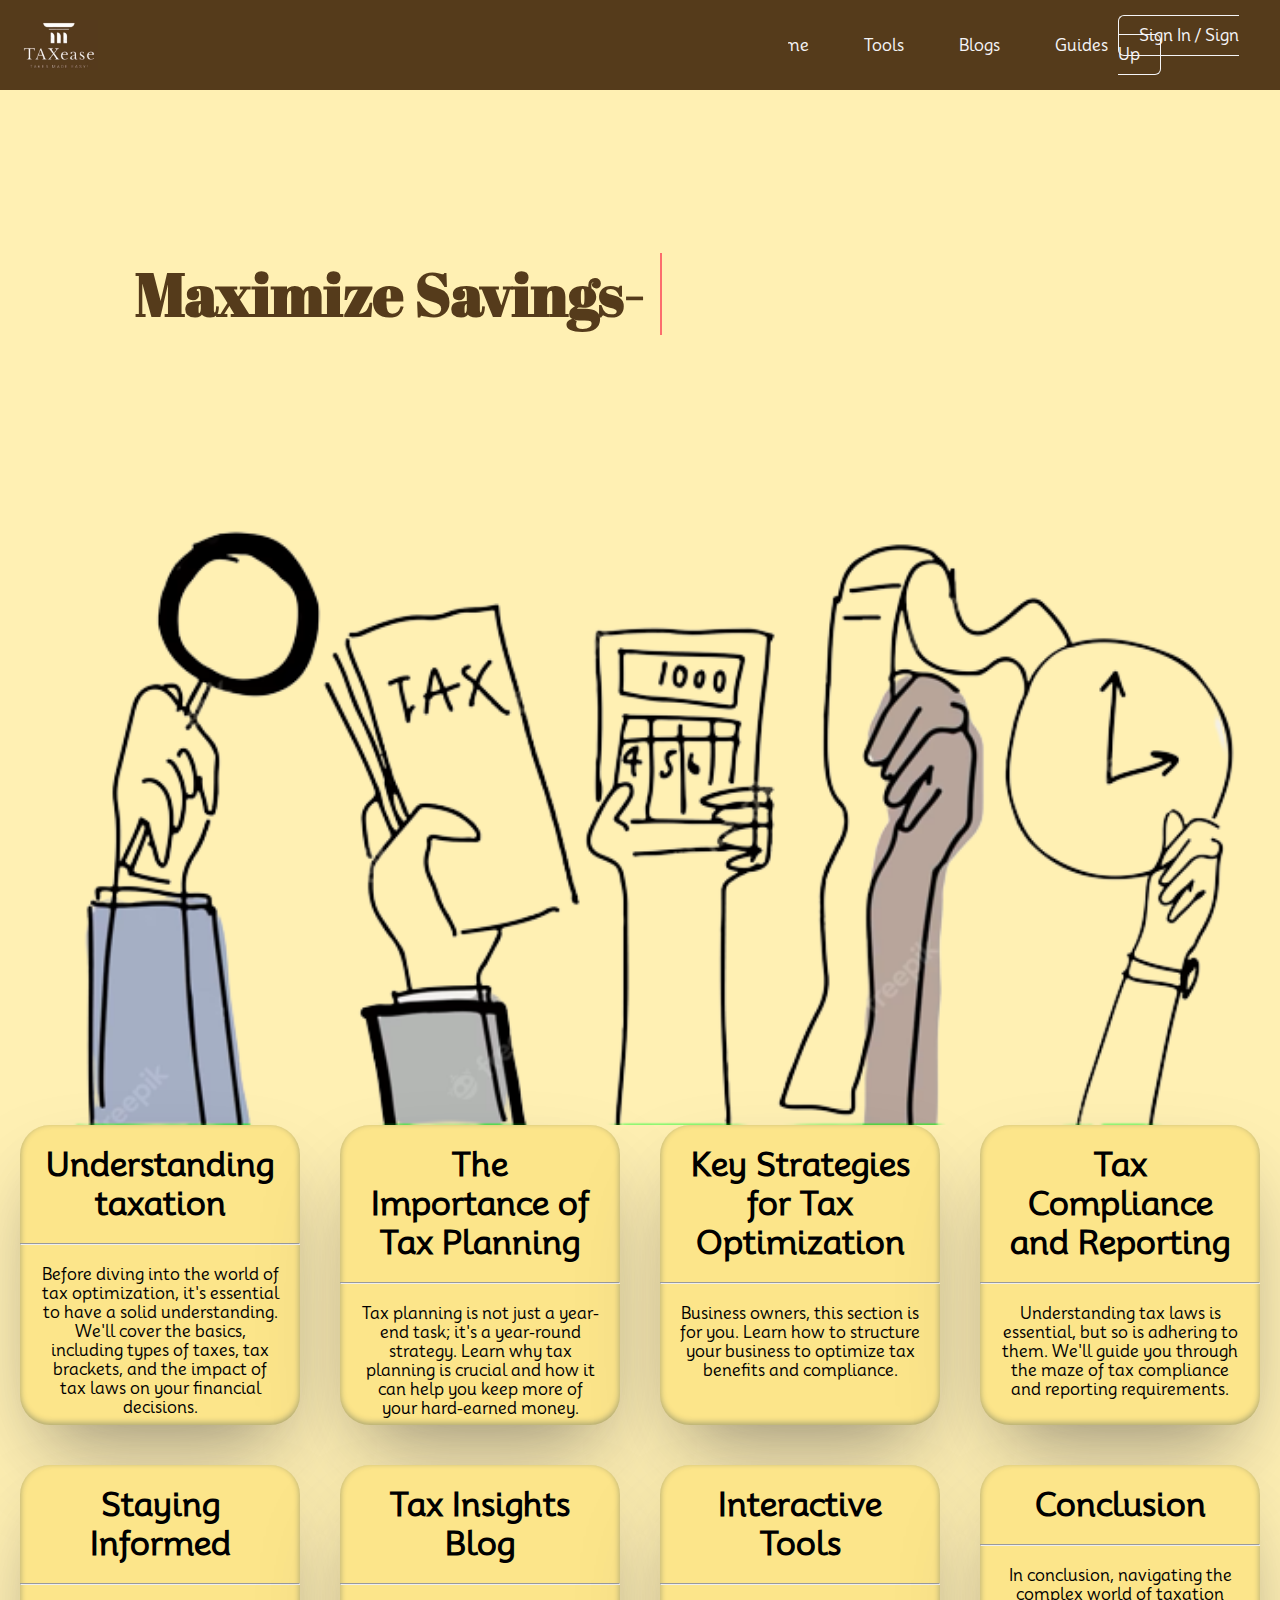
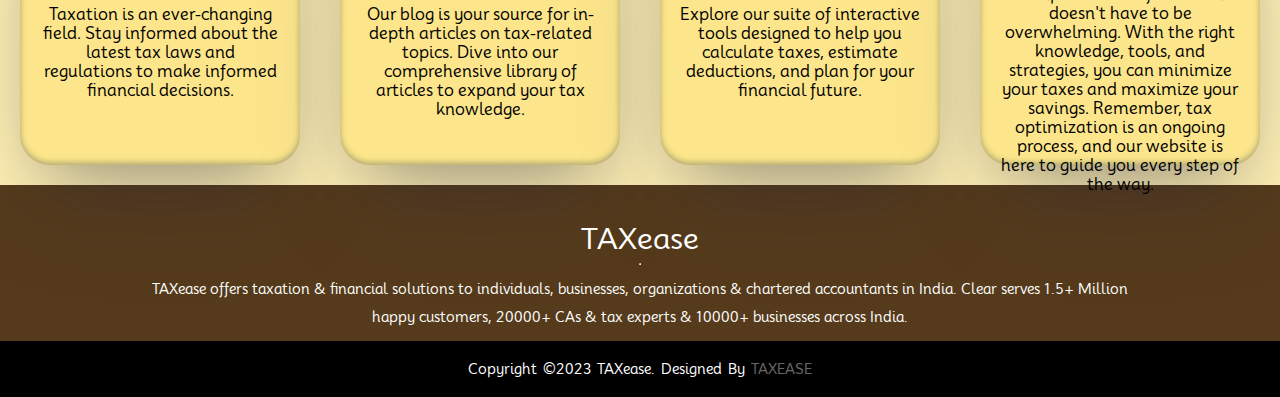
==== commit c9d95443: "no, we're not done yet" ====
--- a/index.html
+++ b/index.html
@@ -1,5 +1,5 @@
 <!DOCTYPE html>
-<!-- Coding By CodingNepal - www.codingnepalweb.com -->
+
 <html lang="en">
   <head>
     <meta charset="UTF-8" />
@@ -40,7 +40,7 @@
                 <li class="drop"><a href="Guides/80c/80c.html">80C's</a></li>
 
                 <li class="drop"><a href="Guides/80d/80d.html">80D</a></li>
-                <li class="drop"><a href="#">Notices</a></li>
+                <li class="drop"><a href="Guides/faq/faq.html">FAQ's</a></li>
             </ul>
             </li>
           
@@ -70,8 +70,8 @@
 
     <div class="container1" >
         <div class="cards">
-            <h1>The Importance of Tax Planning</h1><hr>
-            <p>Tax planning is not just a year-end task; it's a year-round strategy. Learn why tax planning is crucial and how it can help you keep more of your hard-earned money.</p>
+            <h1>Understanding taxation</h1><hr>
+            <p>Before diving into the world of tax optimization, it's essential to have a solid understanding. We'll cover the basics, including types of taxes, tax brackets, and the impact of tax laws on your financial decisions.</p>
         </div>
     
 
